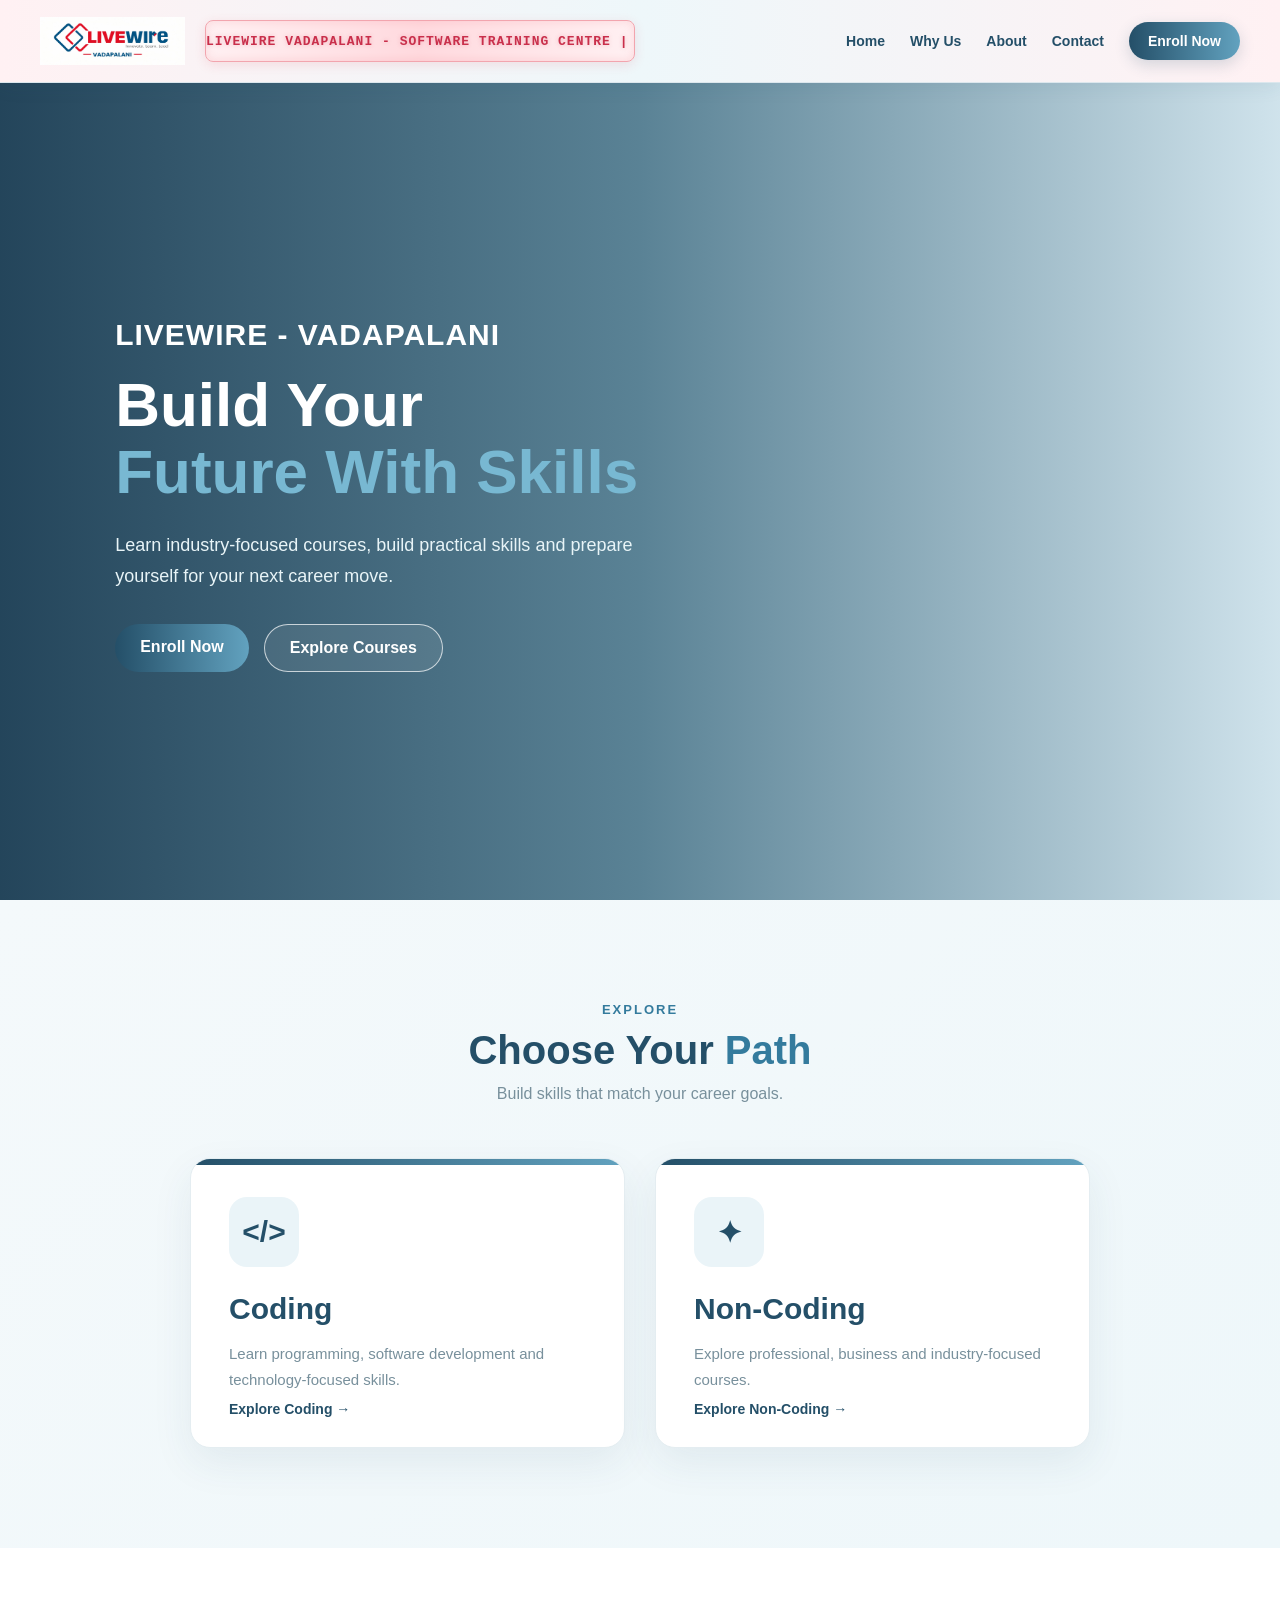
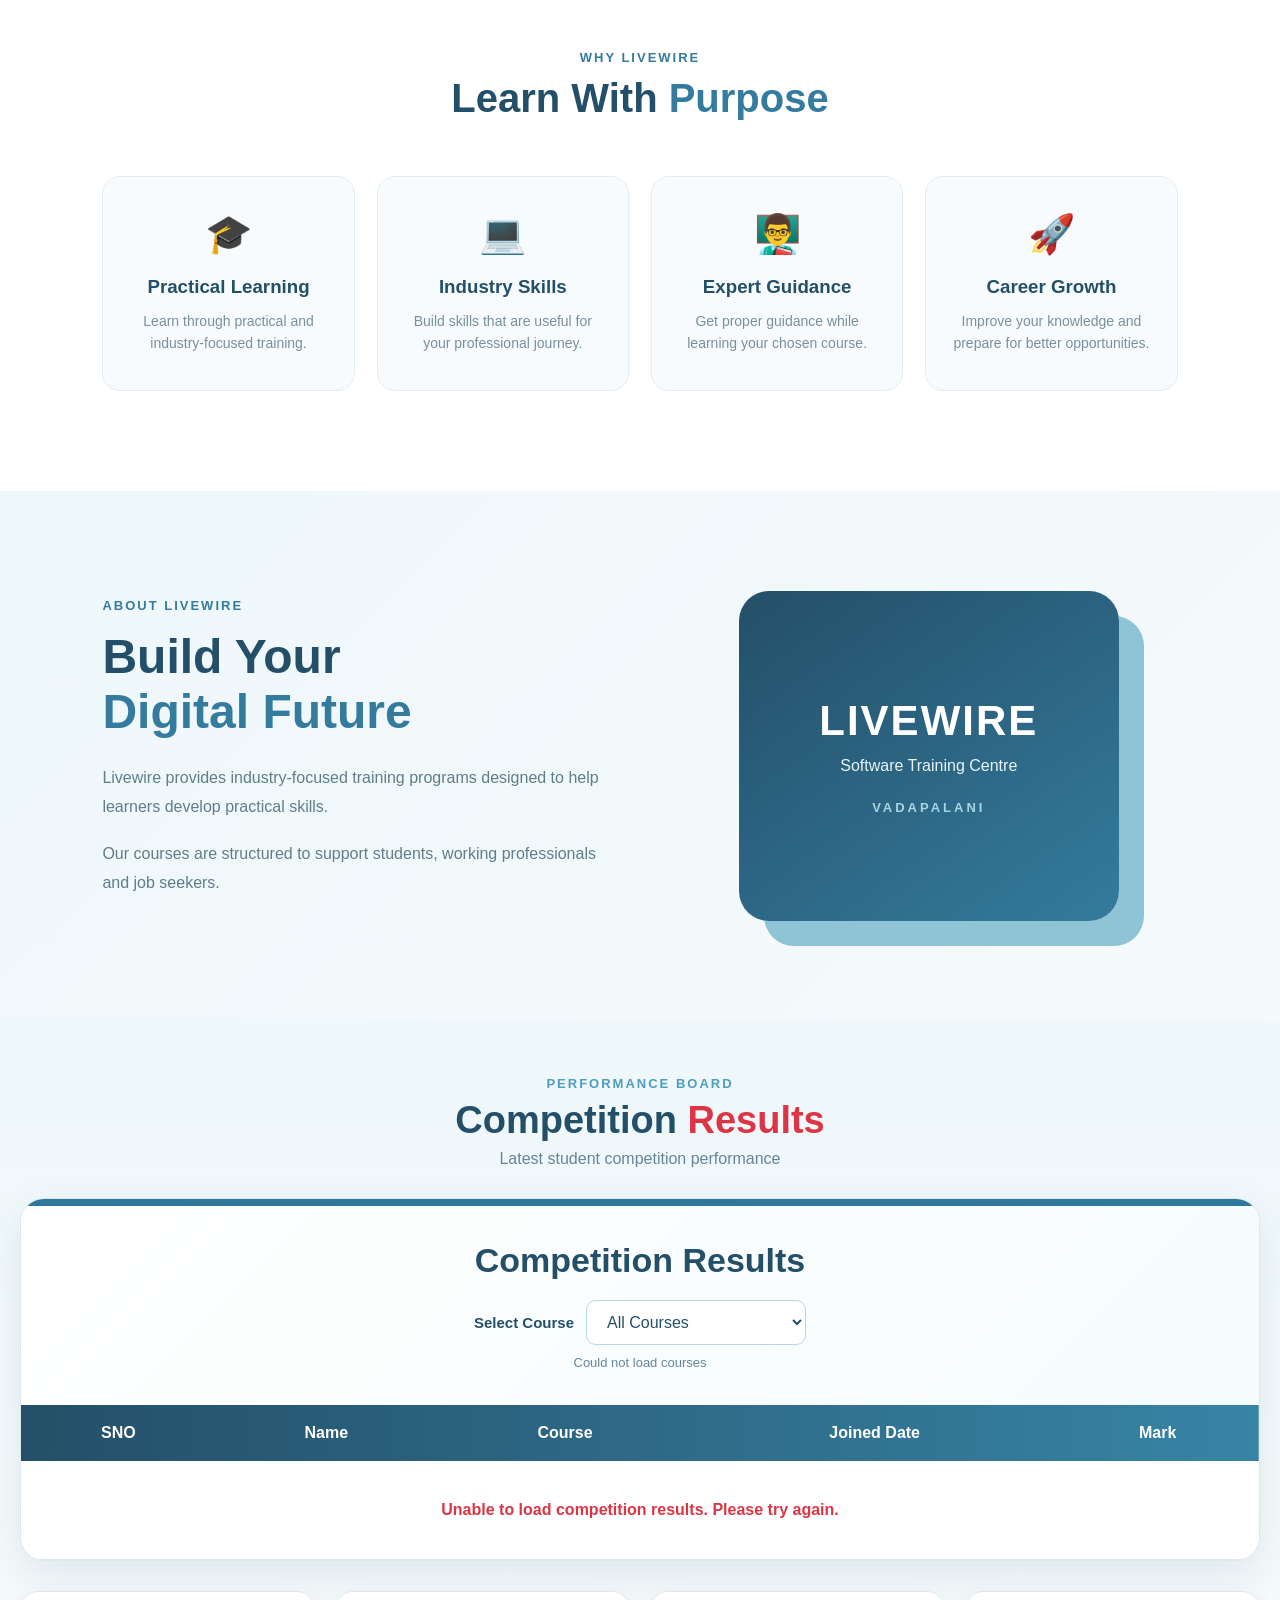
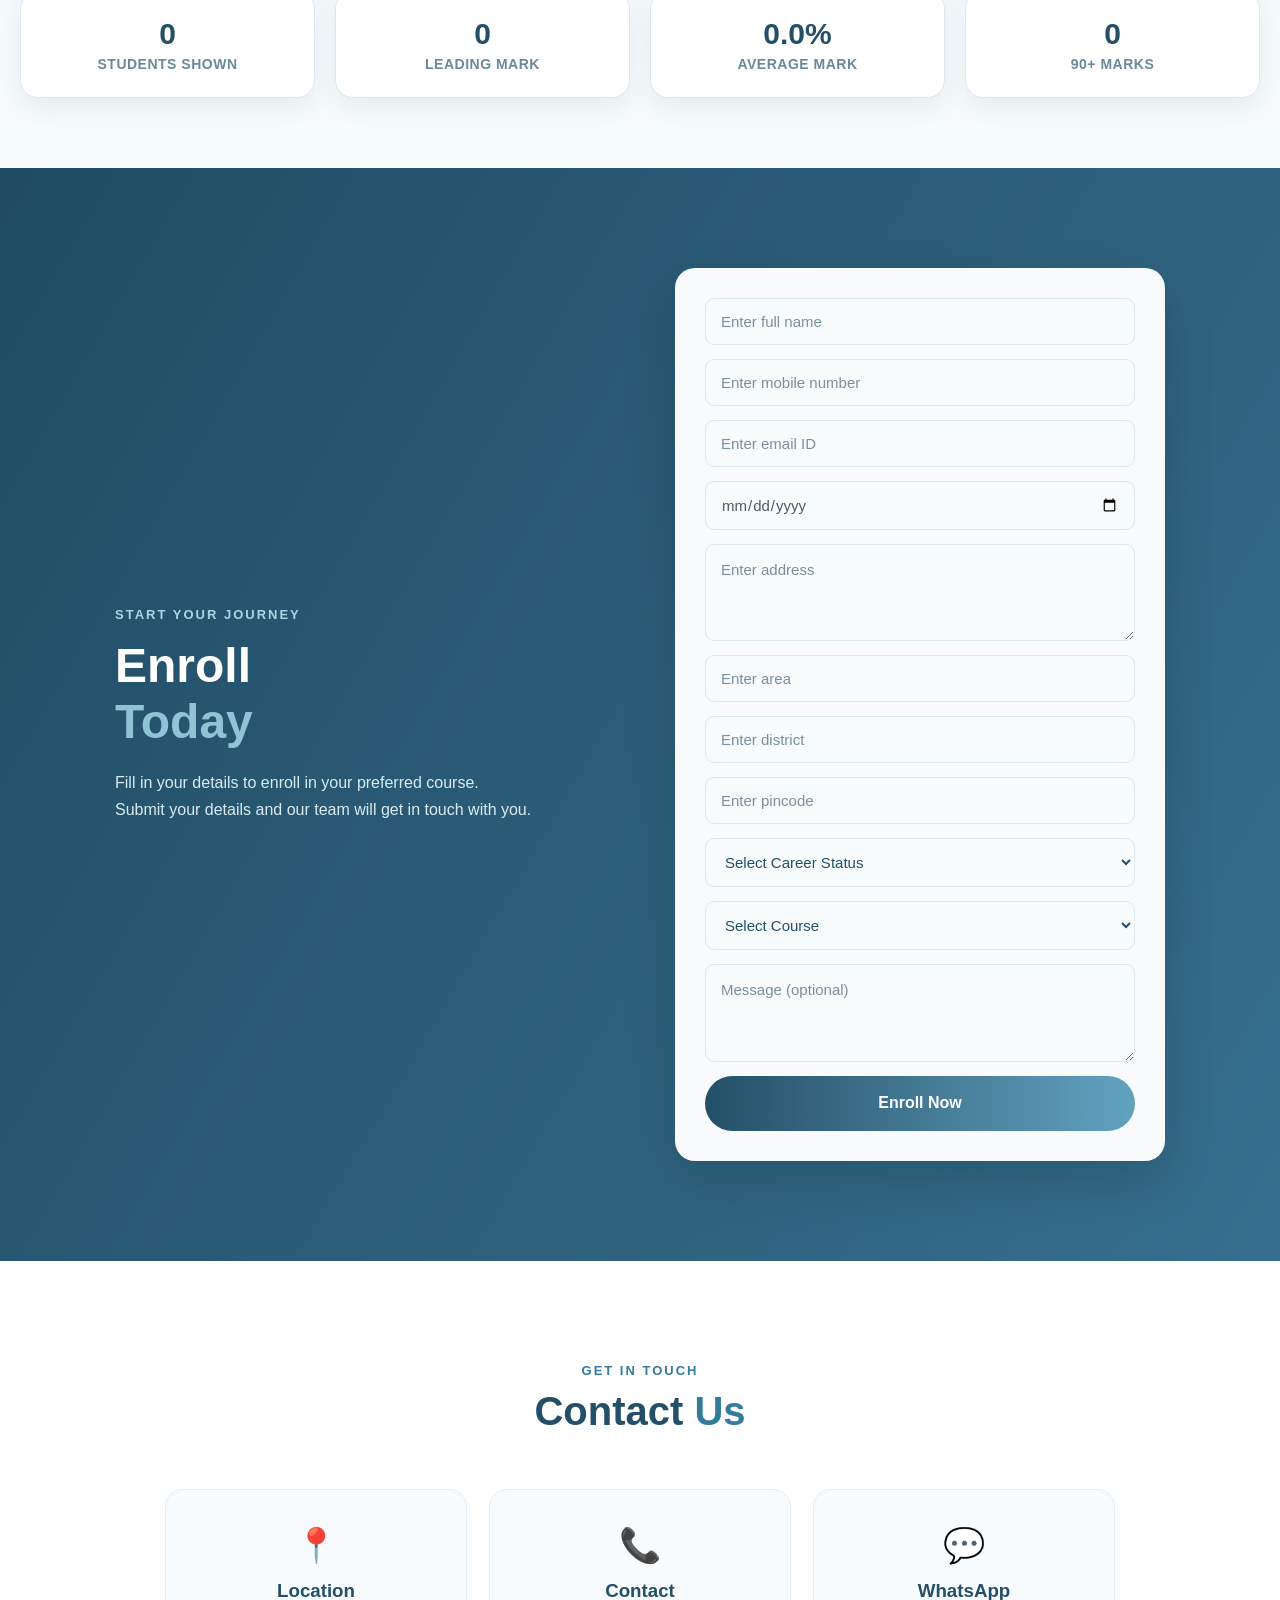
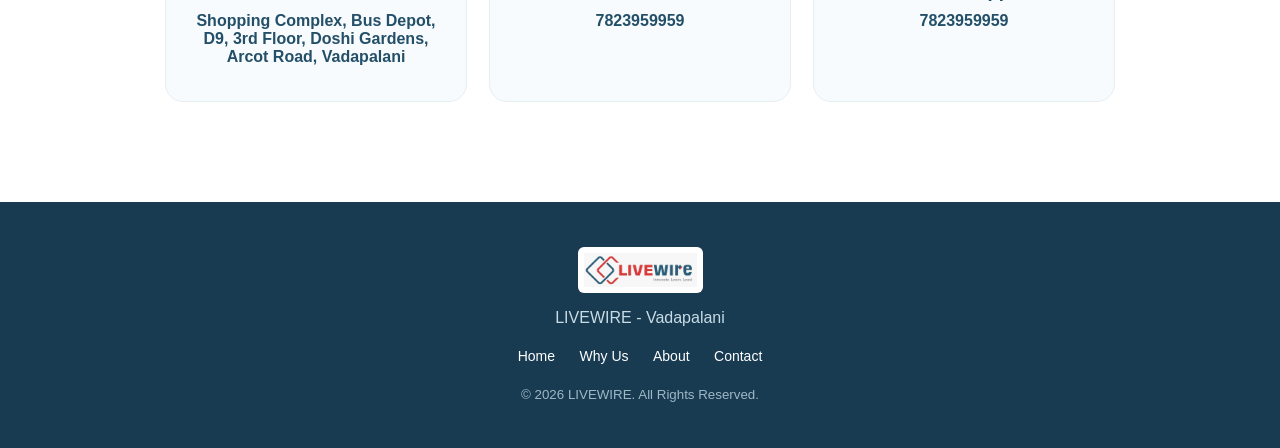
==== index.html @ 459efd41 "Add Livewire website files" ====
<!DOCTYPE html>
<html lang="en">
<head>
    <meta charset="UTF-8">
    <meta name="viewport" content="width=device-width, initial-scale=1.0">
    <title>LIVEWIRE | Vadapalani</title>
    <link rel="stylesheet" href="code.css">

    <style>
        /* COMPETITION SECTION */
        .index-competition-section {
            width: 100%;
            padding: 55px 20px 70px;
            background: linear-gradient(180deg, #eef7fa, #f7fbfc);
        }

        .index-competition-container {
            max-width: 1280px;
            margin: auto;
        }

        .index-competition-heading {
            text-align: center;
            margin-bottom: 30px;
        }

        .index-competition-heading span {
            display: block;
            font-size: 13px;
            font-weight: 800;
            letter-spacing: 2px;
            color: #4e9cc0;
            margin-bottom: 8px;
        }

        .index-competition-heading h2 {
            font-size: 38px;
            color: #244f68;
            margin: 0 0 8px;
            font-weight: 800;
        }

        .index-competition-heading h2 b {
            color: #dc3545;
        }

        .index-competition-heading p {
            color: #66859a;
            font-size: 16px;
            margin: 0;
        }

        .index-scoreboard {
            background: white;
            border-radius: 24px;
            overflow: hidden;
            border: 1px solid #dce8ee;
            box-shadow: 0 15px 40px rgba(36, 79, 104, 0.10);
        }

        .index-scoreboard-top {
            padding: 35px 20px;
            text-align: center;
            background: linear-gradient(135deg, #fff, #f5fbfd);
            border-top: 7px solid #2d789b;
        }

        .index-scoreboard-title {
            font-size: 34px;
            font-weight: 800;
            color: #244f68;
        }

        .index-course-filter {
            display: flex;
            align-items: center;
            justify-content: center;
            flex-wrap: wrap;
            gap: 12px;
            margin: 20px auto 8px;
        }

        .index-course-filter label {
            color: #244f68;
            font-weight: 700;
            font-size: 15px;
        }

        .index-course-filter select {
            min-width: 220px;
            padding: 12px 16px;
            border: 1px solid #b9d5e1;
            border-radius: 10px;
            background: #fff;
            color: #244f68;
            font: inherit;
            outline: none;
        }

        .index-course-filter select:focus {
            border-color: #2d789b;
            box-shadow: 0 0 0 3px rgba(45, 120, 155, 0.12);
        }

        .index-filter-hint {
            margin: 10px 0 0;
            color: #66859a;
            font-size: 13px;
        }

        .index-table-wrapper {
            width: 100%;
            overflow-x: auto;
        }

        .index-scoreboard table {
            width: 100%;
            border-collapse: collapse;
            min-width: 700px;
        }

        .index-scoreboard thead {
            background: linear-gradient(90deg, #244f68, #3784a5);
            color: white;
        }

        .index-scoreboard th {
            padding: 19px 15px;
            font-size: 16px;
            font-weight: 800;
            text-align: center;
        }

        .index-scoreboard td {
            padding: 19px 15px;
            text-align: center;
            font-size: 16px;
            color: #244f68;
            border-bottom: 1px solid #dce8ee;
            background: white;
        }

        .index-scoreboard tbody tr:nth-child(even) td {
            background: #f2f8fa;
        }

        .index-scoreboard tbody tr:hover td {
            background: #e8f4f8;
        }

        .index-student-name {
            font-weight: 700;
        }

        .index-course-name {
            font-weight: 700;
            color: #327fa2;
        }

        .index-joined-date {
            font-weight: 700;
            color: #327fa2;
            white-space: nowrap;
        }

        .index-mark {
            font-size: 20px;
            font-weight: 800;
            color: #2d789b;
        }

        .index-competition-loading {
            text-align: center !important;
            padding: 40px !important;
            font-size: 17px !important;
            color: #66859a !important;
        }

        .index-competition-error {
            text-align: center !important;
            padding: 40px !important;
            color: #dc3545 !important;
            font-weight: 700 !important;
        }

        .index-stats-bar {
            margin-top: 30px;
            display: grid;
            grid-template-columns: repeat(4, 1fr);
            gap: 20px;
        }

        .index-stat-card {
            background: white;
            border: 1px solid #dce8ee;
            border-radius: 18px;
            padding: 25px 20px;
            text-align: center;
            box-shadow: 0 10px 25px rgba(36, 79, 104, 0.08);
            transition: 0.3s ease;
        }

        .index-stat-card:hover {
            transform: translateY(-4px);
            box-shadow: 0 15px 30px rgba(36, 79, 104, 0.12);
        }

        .index-stat-number {
            font-size: 30px;
            font-weight: 800;
            color: #244f68;
            margin-bottom: 5px;
        }

        .index-stat-label {
            font-size: 14px;
            font-weight: 700;
            color: #6b899b;
            text-transform: uppercase;
            letter-spacing: 0.5px;
        }

        @media (max-width: 900px) {
            .index-stats-bar {
                grid-template-columns: repeat(2, 1fr);
            }

            .index-competition-heading h2 {
                font-size: 30px;
            }

            .index-scoreboard-title {
                font-size: 27px;
            }
        }

        @media (max-width: 600px) {
            .index-competition-section {
                padding: 40px 12px 60px;
            }

            .index-scoreboard {
                border-radius: 18px;
            }

            .index-scoreboard-top {
                padding: 25px 15px;
            }

            .index-scoreboard-title {
                font-size: 23px;
            }

            .index-scoreboard th,
            .index-scoreboard td {
                padding: 15px 10px;
                font-size: 14px;
            }

            .index-mark {
                font-size: 17px;
            }

            .index-stats-bar {
                grid-template-columns: 1fr 1fr;
                gap: 12px;
            }

            .index-stat-card {
                padding: 20px 10px;
            }

            .index-stat-number {
                font-size: 25px;
            }

            .index-stat-label {
                font-size: 11px;
            }

            .index-course-filter {
                flex-direction: column;
            }

            .index-course-filter select {
                width: 100%;
                min-width: 0;
            }
        }
    </style>
</head>

<body>

<!-- NAVBAR -->
<header class="navbar">
    <div class="nav-container">

        <div class="logo">
            <img src="livewirelogo.jfif" alt="LIVEWIRE">
        </div>

        <div class="nav-digital-board">
            <div class="nav-digital-text">
                LIVEWIRE VADAPALANI -
                SOFTWARE TRAINING CENTRE |
                ADMISSIONS OPEN |
                JOIN NOW
            </div>
        </div>

        <nav id="navMenu">
            <a href="index.html">Home</a>
            <a href="#why-us">Why Us</a>
            <a href="#about">About</a>
            <a href="#contact">Contact</a>
            <a href="#register" class="enquire-btn" id="enrollButton">
                Enroll Now
            </a>
        </nav>

        <div class="menu-icon" onclick="toggleMenu()">☰</div>

    </div>
</header>

<!-- HERO -->
<section class="hero">
    <div class="hero-overlay"></div>

    <div class="hero-content">
        <div class="location-title">LIVEWIRE - VADAPALANI</div>

        <h1>
            Build Your
            <span>Future With Skills</span>
        </h1>

        <p>
            Learn industry-focused courses,
            build practical skills and prepare
            yourself for your next career move.
        </p>

        <div class="hero-buttons">
            <a href="#register" class="primary-btn">Enroll Now</a>
            <a href="#courses" class="outline-btn">Explore Courses</a>
        </div>
    </div>
</section>

<!-- COURSES -->
<section class="courses-section" id="courses">
    <div class="section-heading">
        <span>EXPLORE</span>
        <h2>Choose Your <b>Path</b></h2>
        <p>Build skills that match your career goals.</p>
    </div>

    <div class="course-category-grid">

        <a href="coding.html" class="category-card coding">
            <div class="category-icon">&lt;/&gt;</div>
            <h3>Coding</h3>
            <p>
                Learn programming, software development and
                technology-focused skills.
            </p>
            <div class="learn-more">Explore Coding →</div>
        </a>

        <a href="noncoding.html" class="category-card noncoding">
            <div class="category-icon">✦</div>
            <h3>Non-Coding</h3>
            <p>
                Explore professional, business and
                industry-focused courses.
            </p>
            <div class="learn-more">Explore Non-Coding →</div>
        </a>

    </div>
</section>

<!-- WHY US -->
<section class="why-section" id="why-us">
    <div class="section-heading">
        <span>WHY LIVEWIRE</span>
        <h2>Learn With <b>Purpose</b></h2>
    </div>

    <div class="why-grid">

        <div class="why-card">
            <div class="why-icon">🎓</div>
            <h3>Practical Learning</h3>
            <p>Learn through practical and industry-focused training.</p>
        </div>

        <div class="why-card">
            <div class="why-icon">💻</div>
            <h3>Industry Skills</h3>
            <p>Build skills that are useful for your professional journey.</p>
        </div>

        <div class="why-card">
            <div class="why-icon">👨‍🏫</div>
            <h3>Expert Guidance</h3>
            <p>Get proper guidance while learning your chosen course.</p>
        </div>

        <div class="why-card">
            <div class="why-icon">🚀</div>
            <h3>Career Growth</h3>
            <p>Improve your knowledge and prepare for better opportunities.</p>
        </div>

    </div>
</section>

<!-- ABOUT -->
<section class="about-section" id="about">
    <div class="about-container">

        <div class="about-text">
            <span class="section-label">ABOUT LIVEWIRE</span>

            <h2>
                Build Your
                <span>Digital Future</span>
            </h2>

            <p>
                Livewire provides industry-focused training programs
                designed to help learners develop practical skills.
            </p>

            <p>
                Our courses are structured to support students,
                working professionals and job seekers.
            </p>
        </div>

        <div class="about-visual">
            <div class="about-box">
                <div class="big-number">LIVEWIRE</div>
                <p>Software Training Centre</p>
                <span>VADAPALANI</span>
            </div>
        </div>

    </div>
</section>

<!-- COMPETITION RESULTS -->
<section class="index-competition-section" id="competition-results">
    <div class="index-competition-container">

        <div class="index-competition-heading">
            <span>PERFORMANCE BOARD</span>
            <h2>Competition <b>Results</b></h2>
            <p>Latest student competition performance</p>
        </div>

        <div class="index-scoreboard">

            <div class="index-scoreboard-top">
                <div class="index-scoreboard-title">
                    Competition Results
                </div>

                <div class="index-course-filter">
                    <label for="indexCourseFilter">Select Course</label>

                    <select id="indexCourseFilter">
                        <option value="All Courses">All Courses</option>
                    </select>
                </div>

                <p id="indexCompetitionFilterHint" class="index-filter-hint">
                    Loading courses...
                </p>
            </div>

            <div class="index-table-wrapper">
                <table>
                    <thead>
                        <tr>
                            <th>SNO</th>
                            <th>Name</th>
                            <th>Course</th>
                            <th>Joined Date</th>
                            <th>Mark</th>
                        </tr>
                    </thead>

                    <tbody id="indexCompetitionBody">
                        <tr>
                            <td colspan="5" class="index-competition-loading">
                                Loading competition results...
                            </td>
                        </tr>
                    </tbody>
                </table>
            </div>

        </div>

        <!-- STATISTICS -->
        <div class="index-stats-bar">

            <div class="index-stat-card">
                <div class="index-stat-number" id="indexTotalStudents">0</div>
                <div class="index-stat-label">Students Shown</div>
            </div>

            <div class="index-stat-card">
                <div class="index-stat-number" id="indexLeadingMark">0</div>
                <div class="index-stat-label">Leading Mark</div>
            </div>

            <div class="index-stat-card">
                <div class="index-stat-number" id="indexAverageMark">0%</div>
                <div class="index-stat-label">Average Mark</div>
            </div>

            <div class="index-stat-card">
                <div class="index-stat-number" id="indexTopScorers">0</div>
                <div class="index-stat-label">90+ Marks</div>
            </div>

        </div>
    </div>
</section>

<!-- REGISTRATION / ENROLLMENT -->
<section class="enquiry-section" id="register">
    <div class="enquiry-container">

        <div class="enquiry-content">
            <span>START YOUR JOURNEY</span>
            <h2>Enroll <strong>Today</strong></h2>

            <p>
                Fill in your details to enroll in your preferred course.
            </p>

            <p>
                Submit your details and our team will get in touch with you.
            </p>
        </div>

        <form id="enquiryForm" class="registration-form">

            <input
                type="text"
                id="studentName"
                placeholder="Enter full name"
                required
            >

            <input
                type="tel"
                id="studentPhone"
                placeholder="Enter mobile number"
                maxlength="10"
                pattern="[0-9]{10}"
                inputmode="numeric"
                required
            >

            <input
                type="email"
                id="studentEmail"
                placeholder="Enter email ID"
                required
            >

            <input type="date" id="studentDob" required>

            <textarea
                id="studentAddress"
                rows="3"
                placeholder="Enter address"
                required
            ></textarea>

            <input
                type="text"
                id="studentArea"
                placeholder="Enter area"
                required
            >

            <input
                type="text"
                id="studentDistrict"
                placeholder="Enter district"
                required
            >

            <input
                type="text"
                id="studentPincode"
                placeholder="Enter pincode"
                maxlength="6"
                pattern="[0-9]{6}"
                inputmode="numeric"
                required
            >

            <select id="careerStatus" required>
                <option value="">Select Career Status</option>
                <option value="Student">Student</option>
                <option value="Working Professional">Working Professional</option>
                <option value="Job Seeker">Job Seeker</option>
                <option value="Others">Others</option>
            </select>

            <div
                id="studentDetails"
                class="career-extra-fields"
                style="display:none;"
            >
                <input
                    type="text"
                    id="collegeName"
                    placeholder="Enter college name"
                >

                <input
                    type="text"
                    id="department"
                    placeholder="Enter department"
                >
            </div>

            <div
                id="workingDetails"
                class="career-extra-fields"
                style="display:none;"
            >
                <input
                    type="text"
                    id="companyName"
                    placeholder="Enter company / organisation name"
                >

                <input
                    type="text"
                    id="workLocation"
                    placeholder="Enter work location"
                >
            </div>

            <select id="studentCourse" required>
                <option value="">Select Course</option>
                <option value="Coding">Coding</option>
                <option value="Non-Coding">Non-Coding</option>
            </select>

            <textarea
                id="studentMessage"
                rows="3"
                placeholder="Message (optional)"
            ></textarea>

            <div id="registrationSuccess" style="display:none;"></div>

            <button type="submit" id="submitRegistration">
                Enroll Now
            </button>

        </form>
    </div>
</section>

<!-- CONTACT -->
<section class="contact-section" id="contact">

    <div class="section-heading">
        <span>GET IN TOUCH</span>
        <h2>Contact <b>Us</b></h2>
    </div>

    <div class="contact-grid">

        <div class="contact-card">
            <div class="contact-icon">📍</div>
            <h3>Location</h3>

            <p>
                <a
                
                >
                    Shopping Complex, Bus Depot,<br>
                    D9, 3rd Floor, Doshi Gardens,<br>
                    Arcot Road, Vadapalani
                </a>
            </p>
        </div>

        <div class="contact-card">
            <div class="contact-icon">📞</div>
            <h3>Contact</h3>
            <p>
                <a href="tel:7823959959">7823959959</a>
            </p>
        </div>

        <div class="contact-card">
            <div class="contact-icon">💬</div>
            <h3>WhatsApp</h3>

            <p>
                <a
                    href="https://wa.me/917823959959"
                    target="_blank"
                    rel="noopener noreferrer"
                >
                    7823959959
                </a>
            </p>
        </div>

    </div>
</section>

<!-- FOOTER -->
<footer>
    <img src="logo.jpeg" alt="LIVEWIRE">

    <p>LIVEWIRE - Vadapalani</p>

    <div class="footer-links">
        <a href="index.html">Home</a>
        <a href="#why-us">Why Us</a>
        <a href="#about">About</a>
        <a href="#contact">Contact</a>
    </div>

    <small>© 2026 LIVEWIRE. All Rights Reserved.</small>
</footer>

<!-- EXISTING JAVASCRIPT -->
<script src="script.js"></script>

<!-- COMPETITION RESULTS JAVASCRIPT -->
<script>
const INDEX_COMPETITION_API_URL =
"https://script.google.com/macros/s/AKfycbxrpwsiMtbfSnq6bbxMRudvUP_C0NU_Z5XFArTILCUDlhB9W1Vl2-oIsednyW6LHWzv/exec";

let indexCompetitionStudents = [];

/* DATE FORMAT
   Handles ISO dates and DD-MM-YYYY / DD/MM/YYYY dates.
   ISO date strings are formatted directly to avoid timezone shifts.
*/
function formatCompetitionDate(value) {
    if (value === undefined || value === null || value === "") {
        return "";
    }

    // If the API sends a Date object, handle it directly.
    if (value instanceof Date && !Number.isNaN(value.getTime())) {
        return [
            String(value.getDate()).padStart(2, "0"),
            String(value.getMonth() + 1).padStart(2, "0"),
            value.getFullYear()
        ].join("-");
    }

    const text = String(value).trim();

    // ISO format: 2026-10-01 or 2026-10-01T00:00:00.000Z
    const iso = text.match(/^(\d{4})-(\d{1,2})-(\d{1,2})(?:$|T|\s)/);

    if (iso) {
        return `${String(iso[3]).padStart(2, "0")}-${String(iso[2]).padStart(2, "0")}-${iso[1]}`;
    }

    // DD-MM-YYYY or DD/MM/YYYY
    const dmy = text.match(/^(\d{1,2})[-\/](\d{1,2})[-\/](\d{4})$/);

    if (dmy) {
        return `${String(dmy[1]).padStart(2, "0")}-${String(dmy[2]).padStart(2, "0")}-${dmy[3]}`;
    }

    // US format MM/DD/YYYY, if supplied by the API.
    const mdy = text.match(/^(\d{1,2})\/(\d{1,2})\/(\d{4})$/);

    if (mdy) {
        return `${String(mdy[2]).padStart(2, "0")}-${String(mdy[1]).padStart(2, "0")}-${mdy[3]}`;
    }

    // Last fallback for other date strings.
    const date = new Date(text);

    if (!Number.isNaN(date.getTime())) {
        return [
            String(date.getDate()).padStart(2, "0"),
            String(date.getMonth() + 1).padStart(2, "0"),
            date.getFullYear()
        ].join("-");
    }

    return text;
}

/* PREVENT HTML INJECTION */
function indexEscapeHTML(value) {
    return String(value ?? "")
        .replace(/&/g, "&amp;")
        .replace(/</g, "&lt;")
        .replace(/>/g, "&gt;")
        .replace(/"/g, "&quot;")
        .replace(/'/g, "&#039;");
}

/* CONVERT MARK TO NUMBER */
function indexNumericMark(value) {
    const mark = parseFloat(
        String(value ?? "").replace(/[^0-9.-]/g, "")
    );

    return Number.isFinite(mark) ? mark : null;
}

/* NORMALISE COURSE NAME FOR FILTERING */
function indexNormaliseCourse(value) {
    return String(value ?? "")
        .trim()
        .replace(/\s+/g, " ")
        .toLowerCase();
}

/* COURSE DROPDOWN
   Build the list from the actual courses returned by the Google Sheet API.
*/
function populateIndexCourseFilter(data) {
    const select = document.getElementById("indexCourseFilter");

    if (!select) return;

    const previousValue = select.value || "All Courses";

    const uniqueCourses = new Map();

    data.forEach(student => {
        const course = String(student.course ?? "").trim();

        if (!course) return;

        const key = indexNormaliseCourse(course);

        if (!uniqueCourses.has(key)) {
            uniqueCourses.set(key, course);
        }
    });

    const courses = [...uniqueCourses.values()].sort((a, b) =>
        a.localeCompare(b, undefined, { sensitivity: "base" })
    );

    select.innerHTML =
        '<option value="All Courses">All Courses</option>' +
        courses.map(course =>
            `<option value="${indexEscapeHTML(course)}">${indexEscapeHTML(course)}</option>`
        ).join("");

    const matchingOption = [...select.options].find(option =>
        indexNormaliseCourse(option.value) ===
        indexNormaliseCourse(previousValue)
    );

    select.value = matchingOption
        ? matchingOption.value
        : "All Courses";
}

/* DISPLAY COMPETITION RESULTS
   All Courses: overall Top 10.
   Specific course: Top 10 from that course only.
*/
function renderIndexCompetition() {
    const select = document.getElementById("indexCourseFilter");
    const tableBody = document.getElementById("indexCompetitionBody");

    if (!select || !tableBody) return;

    const selectedCourse = select.value || "All Courses";

    const matchingStudents = indexCompetitionStudents
        .filter(student => {
            if (selectedCourse === "All Courses") {
                return true;
            }

            return indexNormaliseCourse(student.course) ===
                indexNormaliseCourse(selectedCourse);
        })
        .slice()
        .sort((a, b) => {
            const markA = indexNumericMark(a.mark);
            const markB = indexNumericMark(b.mark);

            return (markB ?? -Infinity) - (markA ?? -Infinity);
        });

    // Show only 10 students in the table.
    const students = matchingStudents.slice(0, 10);

    const hint = document.getElementById(
        "indexCompetitionFilterHint"
    );

    if (hint) {
        const courseLabel = selectedCourse === "All Courses"
            ? "All Courses"
            : selectedCourse;

        hint.textContent =
            `Showing Top ${students.length} of ${matchingStudents.length} student(s) · ${courseLabel} · Highest mark first`;
    }

    if (!students.length) {
        tableBody.innerHTML = `
            <tr>
                <td colspan="5" class="index-competition-loading">
                    No students found for this course.
                </td>
            </tr>
        `;
    } else {
        tableBody.innerHTML = students.map((student, index) => `
            <tr>
                <td>${index + 1}</td>

                <td class="index-student-name">
                    ${indexEscapeHTML(student.name ?? "")}
                </td>

                <td class="index-course-name">
                    ${indexEscapeHTML(student.course ?? "")}
                </td>

                <td class="index-joined-date">
                    ${indexEscapeHTML(formatCompetitionDate(student.joinedDate))}
                </td>

                <td class="index-mark">
                    ${indexEscapeHTML(student.mark ?? "")}
                </td>
            </tr>
        `).join("");
    }

    updateIndexCompetitionStatistics(students);
}

/* UPDATE STATISTICS FOR THE TOP 10 SHOWN IN THE TABLE */
function updateIndexCompetitionStatistics(data) {
    const marks = data
        .map(student => indexNumericMark(student.mark))
        .filter(mark => mark !== null);

    const totalStudents = data.length;

    const leadingMark = marks.length
        ? Math.max(...marks)
        : 0;

    const average = marks.length
        ? marks.reduce((sum, mark) => sum + mark, 0) / marks.length
        : 0;

    const topScorers = marks.filter(mark => mark >= 90).length;

    document.getElementById("indexTotalStudents").textContent =
        totalStudents;

    document.getElementById("indexLeadingMark").textContent =
        leadingMark;

    document.getElementById("indexAverageMark").textContent =
        average.toFixed(1) + "%";

    document.getElementById("indexTopScorers").textContent =
        topScorers;
}

/* LOAD DATA FROM GOOGLE SHEETS */
async function loadIndexCompetitionData() {
    const tableBody = document.getElementById("indexCompetitionBody");

    if (!tableBody) return;

    try {
        const response = await fetch(
            INDEX_COMPETITION_API_URL + "?t=" + Date.now(),
            {
                method: "GET",
                cache: "no-store",
                redirect: "follow"
            }
        );

        if (!response.ok) {
            throw new Error("Unable to connect to Google Sheet.");
        }

        const data = await response.json();

        if (!Array.isArray(data)) {
            throw new Error("Unexpected Google Sheet response.");
        }

        indexCompetitionStudents = data;

        populateIndexCourseFilter(data);
        renderIndexCompetition();

    } catch (error) {
        console.error("Competition loading error:", error);

        tableBody.innerHTML = `
            <tr>
                <td colspan="5" class="index-competition-error">
                    Unable to load competition results. Please try again.
                </td>
            </tr>
        `;

        const hint = document.getElementById(
            "indexCompetitionFilterHint"
        );

        if (hint) {
            hint.textContent = "Could not load courses";
        }

        updateIndexCompetitionStatistics([]);
    }
}

/* MOBILE MENU */
function toggleMenu() {
    const navMenu = document.getElementById("navMenu");

    if (navMenu) {
        navMenu.classList.toggle("active");
    }
}

/* PAGE LOAD */
document.addEventListener("DOMContentLoaded", function () {
    const courseFilter = document.getElementById("indexCourseFilter");

    if (courseFilter) {
        courseFilter.addEventListener(
            "change",
            renderIndexCompetition
        );
    }

    loadIndexCompetitionData();
});

/* AUTO REFRESH EVERY 30 SECONDS */
setInterval(function () {
    if (document.visibilityState === "visible") {
        loadIndexCompetitionData();
    }
}, 30000);

/* REFRESH WHEN USER RETURNS TO THE PAGE */
document.addEventListener("visibilitychange", function () {
    if (document.visibilityState === "visible") {
        loadIndexCompetitionData();
    }
});
</script>

</body>
</html>
---- code.css ----
/* =========================================================
   LIVEWIRE WEBSITE - COMPLETE CSS
   BLUE THEME
   HOME + MOBILE + CODING / NON-CODING PAGES
   PROFILE REMOVED
========================================================= */

* {
    margin: 0;
    padding: 0;
    box-sizing: border-box;
}

html {
    scroll-behavior: smooth;
}

body {
    font-family: Arial, Helvetica, sans-serif;
    color: #244f68;
    background: #ffffff;
}


/* =========================================================
   NAVBAR
========================================================= */

.navbar {
    position: fixed;
    top: 0;
    left: 0;
    width: 100%;
    z-index: 1000;

    background: linear-gradient(
        90deg,
        #fff1f3,
        #eef7fa,
        #fff1f3
    );

    border-bottom: 1px solid #dce7ed;

    box-shadow:
        0 4px 18px rgba(36, 79, 104, 0.08);
}

.nav-container {
    max-width: 1250px;
    margin: auto;
    min-height: 82px;
    padding: 8px 25px;

    display: flex;
    align-items: center;
    gap: 20px;
}

.logo {
    display: flex;
    align-items: center;
    flex-shrink: 0;
    cursor: default;
}

.logo img {
    width: 145px;
    height: auto;
    display: block;
}


/* =========================================================
   DIGITAL BOARD
========================================================= */

.nav-digital-board {
    width: 430px;
    height: 42px;

    overflow: hidden;
    position: relative;

    display: flex;
    align-items: center;

    flex-shrink: 1;

    border-radius: 8px;

    background: linear-gradient(
        90deg,
        #fff0f2,
        #ffd9de,
        #fff0f2
    );

    border: 1px solid #f2a5ae;

    box-shadow:
        inset 0 0 10px rgba(220, 53, 69, 0.12),
        0 3px 12px rgba(220, 53, 69, 0.12);
}

.nav-digital-text {
    white-space: nowrap;

    font-family: "Courier New", monospace;
    font-size: 13px;
    font-weight: bold;
    letter-spacing: 1px;

    color: #c92f4b;

    text-shadow:
        0 0 4px rgba(201, 47, 75, 0.25);

    animation:
        navDigitalMove 12s linear infinite;
}

@keyframes navDigitalMove {

    0% {
        transform: translateX(100%);
    }

    100% {
        transform: translateX(-100%);
    }

}


/* =========================================================
   NAV LINKS
========================================================= */

nav {
    display: flex;
    align-items: center;
    gap: 25px;
    margin-left: auto;
}

nav a {
    text-decoration: none;
    color: #244f68;

    font-size: 14px;
    font-weight: 600;

    transition: 0.3s;
    white-space: nowrap;
}

nav a:hover {
    color: #347b9d;
}


/* =========================================================
   ENROLL NOW BUTTON
========================================================= */

.enquire-btn {
    background: linear-gradient(
        90deg,
        #244f68,
        #62a2bf
    );

    color: white !important;

    padding: 11px 19px;

    border-radius: 25px;

    box-shadow:
        0 5px 15px rgba(36, 79, 104, 0.18);
}

.enquire-btn:hover {
    background: linear-gradient(
        90deg,
        #183b52,
        #347b9d
    );
}


/* =========================================================
   MOBILE MENU ICON
========================================================= */

.menu-icon {
    display: none;

    font-size: 28px;
    cursor: pointer;

    color: #244f68;

    margin-left: auto;
}


/* =========================================================
   HERO
========================================================= */

.hero {
    min-height: 100vh;

    position: relative;

    display: flex;
    align-items: center;

    background-image:
        url("https://images.unsplash.com/photo-1523240795612-9a054b0db644?auto=format&fit=crop&w=2000&q=85");

    background-size: cover;
    background-position: center;
}

.hero-overlay {
    position: absolute;
    inset: 0;

    background: linear-gradient(
        90deg,
        rgba(24, 59, 82, 0.95),
        rgba(38, 91, 116, 0.76),
        rgba(98, 162, 191, 0.30)
    );
}

.hero-content {
    position: relative;
    z-index: 2;

    max-width: 800px;

    margin-left: 9%;

    padding-top: 90px;

    color: white;
}

.location-title {
    font-size: 30px;
    font-weight: 700;

    letter-spacing: 1px;

    color: #ffffff;

    margin-bottom: 20px;
}

.hero h1 {
    font-size: 62px;
    line-height: 1.08;

    margin-bottom: 24px;
}

.hero h1 span {
    display: block;
    color: #78b8d2;
}

.hero-content > p {
    max-width: 570px;

    font-size: 18px;
    line-height: 1.7;

    color: #e8f4f7;

    margin-bottom: 32px;
}


/* =========================================================
   HERO BUTTONS
========================================================= */

.hero-buttons {
    display: flex;
    gap: 15px;
}

.primary-btn,
.outline-btn {
    display: inline-block;

    padding: 14px 25px;

    border-radius: 25px;

    text-decoration: none;

    font-weight: bold;

    transition: 0.3s;
}

.primary-btn {
    background: #244f68;
    color: white;
}

.primary-btn:hover {
    background: white;
    color: #244f68;
}

.outline-btn {
    color: white;

    border: 1px solid rgba(255, 255, 255, 0.7);

    background: rgba(255, 255, 255, 0.08);
}

.outline-btn:hover {
    background: white;
    color: #244f68;
}


/* =========================================================
   SECTION HEADING
========================================================= */

.section-heading {
    text-align: center;
    margin-bottom: 55px;
}

.section-heading span,
.section-label {
    color: #347b9d;

    font-size: 13px;
    font-weight: bold;

    letter-spacing: 2px;
}

.section-heading h2 {
    font-size: 40px;
    color: #244f68;

    margin-top: 10px;
}

.section-heading h2 b {
    color: #347b9d;
}

.section-heading p {
    color: #78909c;
    margin-top: 12px;
}


/* =========================================================
   HOME COURSES
========================================================= */

.courses-section {
    padding: 100px 8%;

    background: linear-gradient(
        135deg,
        #f4f9fb,
        #eef7fa
    );
}

.course-category-grid {
    max-width: 900px;

    margin: auto;

    display: grid;

    grid-template-columns:
        repeat(2, 1fr);

    gap: 30px;
}


/* =========================================================
   CATEGORY CARD
========================================================= */

.category-card {
    min-height: 290px;

    position: relative;

    padding: 38px;

    text-decoration: none;

    background: white;

    border-radius: 20px;

    border: 1px solid #e4edf1;

    box-shadow:
        0 15px 40px rgba(36, 79, 104, 0.08);

    overflow: hidden;

    transition: 0.35s;

    color: #244f68;
}


/* BLUE TOP BAR FOR ALL */

.category-card::before {
    content: "";

    position: absolute;

    top: 0;
    left: 0;

    width: 100%;
    height: 6px;

    background: linear-gradient(
        90deg,
        #244f68,
        #62a2bf
    );
}


/* NON CODING ALSO BLUE */

.noncoding::before {
    background: linear-gradient(
        90deg,
        #244f68,
        #62a2bf
    );
}

.category-card:hover {
    transform: translateY(-10px);

    box-shadow:
        0 25px 50px rgba(36, 79, 104, 0.14);
}


/* =========================================================
   CATEGORY ICON
========================================================= */

.category-icon {
    width: 70px;
    height: 70px;

    display: flex;
    align-items: center;
    justify-content: center;

    border-radius: 18px;

    background: #eaf4f8;

    color: #244f68;

    font-size: 30px;
    font-weight: bold;

    margin-bottom: 25px;
}

.noncoding .category-icon {
    background: #eaf4f8;
    color: #244f68;
}


/* =========================================================
   CATEGORY TITLE
========================================================= */

.category-card h3 {
    font-size: 30px;

    color: #244f68;

    margin-bottom: 15px;
}

.category-card p {
    color: #78909c;

    line-height: 1.7;

    font-size: 15px;

    max-width: 430px;
}


/* =========================================================
   EXPLORE LINK - BLUE
========================================================= */

.learn-more {
    position: absolute;

    bottom: 30px;

    color: #244f68;

    font-weight: bold;

    font-size: 14px;
}

.noncoding .learn-more {
    color: #244f68;
}


/* =========================================================
   WHY US
========================================================= */

.why-section {
    padding: 100px 8%;
    background: white;
}

.why-grid {
    max-width: 1100px;

    margin: auto;

    display: grid;

    grid-template-columns:
        repeat(4, 1fr);

    gap: 22px;
}

.why-card {
    padding: 35px 25px;

    text-align: center;

    background: #f7fbfd;

    border-radius: 18px;

    border: 1px solid #e3edf2;

    transition: 0.3s;
}

.why-card:hover {
    transform: translateY(-7px);

    background: #eef7fa;
}

.why-icon {
    font-size: 38px;
    margin-bottom: 20px;
}

.why-card h3 {
    color: #244f68;
    margin-bottom: 12px;
}

.why-card p {
    color: #78909c;

    line-height: 1.6;

    font-size: 14px;
}


/* =========================================================
   ABOUT
========================================================= */

.about-section {
    padding: 100px 8%;

    background: linear-gradient(
        135deg,
        #eef7fa,
        #f5fafc
    );
}

.about-container {
    max-width: 1100px;

    margin: auto;

    display: grid;

    grid-template-columns:
        1fr 1fr;

    gap: 80px;

    align-items: center;
}

.about-text h2 {
    font-size: 48px;

    color: #244f68;

    line-height: 1.15;

    margin: 15px 0 25px;
}

.about-text h2 span {
    display: block;
    color: #347b9d;
}

.about-text p {
    color: #607d8b;

    line-height: 1.8;

    margin-bottom: 18px;
}

.about-text .primary-btn {
    margin-top: 15px;
}

.about-visual {
    display: flex;
    justify-content: center;
}

.about-box {
    width: 380px;
    height: 330px;

    border-radius: 30px;

    background: linear-gradient(
        145deg,
        #244f68,
        #347b9d
    );

    color: white;

    display: flex;
    flex-direction: column;

    justify-content: center;
    align-items: center;

    box-shadow:
        25px 25px 0 #8fc3d6;
}

.big-number {
    font-size: 42px;

    font-weight: bold;

    letter-spacing: 2px;
}

.about-box p {
    margin-top: 12px;
    color: #e8f5f8;
}

.about-box span {
    margin-top: 25px;

    color: #a9d4e3;

    font-size: 13px;

    letter-spacing: 3px;

    font-weight: bold;
}


/* =========================================================
   ENQUIRY
========================================================= */

.enquiry-section {
    padding: 100px 8%;

    background: linear-gradient(
        120deg,
        #214b64,
        #356f8d
    );
}

.enquiry-container {
    max-width: 1050px;

    margin: auto;

    display: grid;

    grid-template-columns:
        1fr 1fr;

    gap: 70px;

    align-items: center;
}

.enquiry-content {
    color: white;
}

.enquiry-content > span {
    color: #a9d4e3;

    letter-spacing: 2px;

    font-size: 13px;

    font-weight: bold;
}

.enquiry-content h2 {
    font-size: 48px;

    line-height: 1.15;

    margin: 15px 0 20px;
}

.enquiry-content h2 strong {
    display: block;
    color: #8fc3d6;
}

.enquiry-content p {
    color: #d9ebf1;
    line-height: 1.7;
}


/* =========================================================
   REGISTRATION FORM
========================================================= */

#enquiryForm {
    width: 100%;

    padding: 30px;

    background: rgba(255, 255, 255, 0.97);

    border-radius: 20px;

    display: flex;

    flex-direction: column;

    gap: 14px;

    box-shadow:
        0 20px 50px rgba(0, 0, 0, 0.15);

    box-sizing: border-box;
}


/* =========================================================
   FORM INPUTS
========================================================= */

#enquiryForm input,
#enquiryForm select,
#enquiryForm textarea {
    width: 100%;

    min-width: 0;

    box-sizing: border-box;

    border: 1px solid #dce8ed;

    background: #f8fbfc;

    padding: 14px 15px;

    border-radius: 9px;

    font-family: inherit;

    font-size: 15px;

    color: #244f68;

    outline: none;

    transition:
        border-color 0.25s ease,
        box-shadow 0.25s ease,
        background 0.25s ease;
}


/* =========================================================
   PLACEHOLDER
========================================================= */

#enquiryForm input::placeholder,
#enquiryForm textarea::placeholder {
    color: #78909c;
    opacity: 1;
}


/* =========================================================
   FORM FOCUS - BLUE
========================================================= */

#enquiryForm input:focus,
#enquiryForm select:focus,
#enquiryForm textarea:focus {
    border-color: #347b9d;

    background: #ffffff;

    box-shadow:
        0 0 0 3px rgba(52, 123, 157, 0.10);
}


/* =========================================================
   DATE INPUT
========================================================= */

#enquiryForm input[type="date"] {
    color: #4b5b65;
    cursor: pointer;
}


/* =========================================================
   SELECT
========================================================= */

#enquiryForm select {
    cursor: pointer;
    appearance: auto;
}


/* =========================================================
   TEXTAREA
========================================================= */

#enquiryForm textarea {
    min-height: 90px;

    resize: vertical;

    line-height: 1.5;
}


/* =========================================================
   STUDENT DETAILS
========================================================= */

#studentDetails {
    width: 100% !important;

    box-sizing: border-box;

    flex-direction: column !important;

    gap: 14px;

    margin: 0;
    padding: 0;
}

#studentDetails input {
    width: 100% !important;

    box-sizing: border-box;

    display: block;
}


/* =========================================================
   WORKING PROFESSIONAL DETAILS
========================================================= */

#workingDetails {
    width: 100% !important;

    box-sizing: border-box;

    flex-direction: column !important;

    gap: 14px;

    margin: 0;
    padding: 0;
}

#workingDetails input {
    width: 100% !important;

    box-sizing: border-box;

    display: block;
}


/* =========================================================
   SUCCESS MESSAGE
========================================================= */

#registrationSuccess {
    width: 100% !important;

    box-sizing: border-box;

    padding: 14px 16px;

    margin: 0;

    border-radius: 10px;

    background: #eaf8ee;

    border: 1px solid #b9e5c8;

    color: #218838;

    font-size: 14px;

    font-weight: 600;

    line-height: 1.5;

    text-align: center;

    animation:
        registrationSuccessShow 0.3s ease;
}

@keyframes registrationSuccessShow {

    from {
        opacity: 0;
        transform: translateY(-5px);
    }

    to {
        opacity: 1;
        transform: translateY(0);
    }

}


/* =========================================================
   SUBMIT / ENROLL BUTTON - BLUE
========================================================= */

#enquiryForm button {
    width: 100%;

    min-height: 55px;

    box-sizing: border-box;

    border: none;

    padding: 14px 20px;

    border-radius: 30px;

    background: linear-gradient(
        90deg,
        #244f68,
        #62a2bf
    );

    color: white;

    font-family: inherit;

    font-size: 16px;

    font-weight: 700;

    cursor: pointer;

    transition:
        background 0.25s ease,
        transform 0.2s ease,
        box-shadow 0.25s ease;
}

#enquiryForm button:hover {
    background: linear-gradient(
        90deg,
        #183b52,
        #347b9d
    );

    transform: translateY(-2px);

    box-shadow:
        0 7px 18px rgba(36, 79, 104, 0.22);
}

#enquiryForm button:active {
    transform: translateY(0);
    box-shadow: none;
}

#enquiryForm button:disabled {
    opacity: 0.85;

    cursor: default;

    transform: none;

    box-shadow: none;
}


/* =========================================================
   CONTACT
========================================================= */

.contact-section {
    padding: 100px 8%;
    background: white;
}

.contact-grid {
    max-width: 950px;

    margin: auto;

    display: grid;

    grid-template-columns:
        repeat(3, 1fr);

    gap: 22px;
}

.contact-card {
    text-align: center;

    padding: 35px 20px;

    border-radius: 18px;

    background: #f7fbfd;

    border: 1px solid #e5eef3;

    transition: 0.3s;
}

.contact-card:hover {
    transform: translateY(-5px);

    box-shadow:
        0 12px 30px rgba(36, 79, 104, 0.08);
}

.contact-icon {
    font-size: 34px;
    margin-bottom: 15px;
}

.contact-card h3 {
    color: #244f68;
    margin-bottom: 10px;
}

.contact-card p {
    color: #78909c;
}


/* =========================================================
   CONTACT LINKS
========================================================= */

.contact-card a {
    color: #244f68;

    text-decoration: none;

    font-weight: 600;

    transition: 0.3s;
}

.contact-card a:hover {
    color: #62a2bf;
}


/* =========================================================
   FOOTER
========================================================= */

footer {
    padding: 45px 20px;

    text-align: center;

    background: #183b52;

    color: white;
}

footer img {
    width: 125px;

    background: white;

    padding: 6px;

    border-radius: 6px;

    margin-bottom: 12px;
}

footer p {
    color: #c8dce5;

    margin-bottom: 20px;
}

.footer-links {
    margin-bottom: 20px;
}

.footer-links a {
    color: white;

    text-decoration: none;

    margin: 0 10px;

    font-size: 14px;
}

.footer-links a:hover {
    color: #8fc3d6;
}

footer small {
    color: #9eb8c5;
}


/* =========================================================
   TABLET
========================================================= */

@media (max-width: 1150px) {

    .nav-digital-board {
        width: 230px;
    }

    nav {
        gap: 17px;
    }

    nav a {
        font-size: 13px;
    }

}


@media (max-width: 950px) {

    .nav-digital-board {
        width: 200px;
    }

    nav {
        gap: 12px;
    }

    nav a {
        font-size: 12px;
    }

}


/* =========================================================
   MOBILE NAVBAR
========================================================= */

@media (max-width: 900px) {

    .nav-container {
        min-height: 72px;
    }

    nav {
        display: none;

        position: absolute;

        top: 72px;

        left: 0;

        width: 100%;

        padding: 25px;

        background: linear-gradient(
            90deg,
            #f5fafc,
            #eef7fa
        );

        flex-direction: column;

        gap: 20px;

        box-shadow:
            0 10px 25px rgba(36, 79, 104, 0.12);
    }

    nav.active {
        display: flex;
    }

    .menu-icon {
        display: block;
    }

    .course-category-grid,
    .why-grid {
        grid-template-columns:
            repeat(2, 1fr);
    }

    .about-container,
    .enquiry-container {
        grid-template-columns: 1fr;
    }

    .contact-grid {
        grid-template-columns:
            repeat(2, 1fr);
    }

    .hero h1 {
        font-size: 48px;
    }

}


/* =========================================================
   MOBILE
========================================================= */

@media (max-width: 600px) {

    .nav-container {
        height: 70px;
        min-height: 70px;

        padding: 0 18px;
    }

    .logo img {
        width: 120px;
    }

    nav {
        top: 70px;
    }


    /* =====================================================
       MOBILE HERO
    ===================================================== */

    .hero {
        min-height: 100vh;

        position: relative;

        overflow: hidden;

        background-image:

            linear-gradient(
                135deg,
                rgba(11, 35, 52, 0.92),
                rgba(24, 79, 102, 0.78),
                rgba(98, 162, 191, 0.45)
            ),

            url("https://images.unsplash.com/photo-1519389950473-47ba0277781c?auto=format&fit=crop&w=1200&q=90");

        background-size: cover;

        background-position: center;
    }


    /* =====================================================
       MOBILE GLOW
    ===================================================== */

    .hero::before {
        content: "";

        position: absolute;

        width: 280px;
        height: 280px;

        top: -80px;
        right: -100px;

        background:
            rgba(98, 162, 191, 0.22);

        border-radius: 50%;

        filter: blur(10px);
    }

    .hero::after {
        content: "";

        position: absolute;

        width: 220px;
        height: 220px;

        bottom: -80px;
        left: -100px;

        background:
            rgba(98, 162, 191, 0.25);

        border-radius: 50%;

        filter: blur(10px);
    }


    /* =====================================================
       MOBILE DIGITAL BOARD
    ===================================================== */

    .nav-digital-board {
        display: flex;

        position: absolute;

        top: 14px;

        left: 145px;

        right: 55px;

        width: auto;

        height: 32px;

        z-index: 10;

        border-radius: 7px;

        background: linear-gradient(
            90deg,
            rgba(240, 248, 251, 0.96),
            rgba(218, 238, 245, 0.96),
            rgba(240, 248, 251, 0.96)
        );

        border: 1px solid #9bc8d9;

        box-shadow:
            0 0 15px rgba(98, 162, 191, 0.35),
            inset 0 0 10px rgba(36, 79, 104, 0.12);

        overflow: hidden;
    }

    .nav-digital-text {
        font-size: 9px;

        letter-spacing: 0.5px;

        color: #244f68;

        animation:
            navDigitalMove 10s linear infinite;
    }


    /* =====================================================
       MOBILE HERO CONTENT
    ===================================================== */

    .hero-content {
        margin-left: 0;

        padding: 165px 22px 60px;

        max-width: 100%;

        z-index: 3;

        text-align: center;
    }

    .location-title {
        font-size: 20px;

        margin-bottom: 16px;

        letter-spacing: 2px;
    }

    .hero h1 {
        font-size: 40px;

        line-height: 1.12;

        margin-bottom: 20px;
    }

    .hero h1 span {
        color: #8fc3d6;

        text-shadow:
            0 0 15px rgba(143, 195, 214, 0.35);
    }

    .hero-content > p {
        max-width: 100%;

        font-size: 15px;

        line-height: 1.7;

        color: #eef8fa;

        margin-bottom: 28px;
    }


    /* =====================================================
       MOBILE BUTTONS
    ===================================================== */

    .hero-buttons {
        flex-direction: column;

        gap: 12px;

        width: 100%;
    }

    .primary-btn,
    .outline-btn {
        width: 100%;

        text-align: center;

        padding: 14px 20px;
    }

    .primary-btn {
        box-shadow:
            0 8px 25px rgba(36, 79, 104, 0.35);
    }


    /* =====================================================
       OTHER MOBILE SECTIONS
    ===================================================== */

    .courses-section,
    .why-section,
    .about-section,
    .enquiry-section,
    .contact-section {
        padding: 75px 20px;
    }

    .section-heading h2 {
        font-size: 32px;
    }

    .course-category-grid,
    .why-grid,
    .contact-grid {
        grid-template-columns: 1fr;
    }

    .about-text h2,
    .enquiry-content h2 {
        font-size: 38px;
    }

    .about-box {
        width: 100%;
        height: 280px;
    }

    .big-number {
        font-size: 32px;
    }

    .enquiry-container {
        gap: 40px;
    }


    /* =====================================================
       MOBILE REGISTRATION FORM
    ===================================================== */

    #enquiryForm {
        width: 100%;

        padding: 20px;

        gap: 12px;

        border-radius: 16px;

        box-sizing: border-box;
    }

    #enquiryForm input,
    #enquiryForm select,
    #enquiryForm textarea {
        width: 100%;

        padding: 13px 14px;

        font-size: 14px;

        border-radius: 9px;
    }

    #studentDetails,
    #workingDetails {
        width: 100% !important;

        flex-direction: column !important;

        gap: 12px;
    }

    #studentDetails input,
    #workingDetails input {
        width: 100% !important;
    }

    #registrationSuccess {
        width: 100% !important;

        padding: 12px 13px;

        font-size: 13px;
    }

    #enquiryForm button {
        width: 100%;

        min-height: 52px;

        font-size: 15px;
    }

}


/* =========================================================
   CODING / NON-CODING HERO
========================================================= */

.coding-hero {
    min-height: 55vh;

    position: relative;

    display: flex;

    align-items: center;

    justify-content: center;

    background-image:
        url("https://images.unsplash.com/photo-1515879218367-8466d910aaa4?auto=format&fit=crop&w=2000&q=85");

    background-size: cover;

    background-position: center;
}

.coding-hero-overlay {
    position: absolute;

    inset: 0;

    background:
        linear-gradient(
            135deg,
            rgba(24, 59, 82, 0.94),
            rgba(38, 91, 116, 0.82),
            rgba(98, 162, 191, 0.35)
        );
}

.coding-hero-content {
    position: relative;

    z-index: 2;

    text-align: center;

    color: white;

    padding: 130px 20px 60px;
}

.coding-label {
    font-size: 13px;

    letter-spacing: 3px;

    font-weight: bold;

    color: #9bc8d9;
}

.coding-hero h1 {
    font-size: 58px;

    margin: 18px 0;

    line-height: 1.1;
}

.coding-hero h1 span {
    color: #8fc3d6;
}

.coding-hero-content p {
    max-width: 650px;

    margin: auto;

    font-size: 17px;

    line-height: 1.7;

    color: #e8f4f7;
}


/* =========================================================
   COURSE SECTION
========================================================= */

.coding-section {
    padding: 100px 8%;

    background:
        linear-gradient(
            135deg,
            #f4f9fb,
            #eef7fa
        );
}

.coding-grid {
    max-width: 1050px;

    margin: auto;

    display: grid;

    grid-template-columns:
        repeat(2, 1fr);

    gap: 30px;
}


/* =========================================================
   COURSE CARD
========================================================= */

.coding-card {
    min-height: 310px;

    position: relative;

    padding: 38px;

    text-decoration: none;

    background: white;

    border-radius: 22px;

    border: 1px solid #e3edf2;

    box-shadow:
        0 15px 40px rgba(36, 79, 104, 0.08);

    overflow: hidden;

    transition: 0.35s;

    color: #244f68 !important;
}


/* =========================================================
   BLUE TOP LINE
   ALL COURSES SAME COLOUR
========================================================= */

.coding-card::before {
    content: "";

    position: absolute;

    top: 0;
    left: 0;

    width: 100%;
    height: 6px;

    background:
        linear-gradient(
            90deg,
            #244f68,
            #62a2bf
        );
}


/* =========================================================
   COURSE CARD HOVER
========================================================= */

.coding-card:hover {
    transform: translateY(-10px);

    box-shadow:
        0 25px 55px rgba(36, 79, 104, 0.15);

    color: #244f68 !important;
}


/* =========================================================
   VISITED LINK FIX
========================================================= */

.coding-card:link,
.coding-card:visited,
.coding-card:hover,
.coding-card:active,
.coding-card:focus,
.coding-card:focus-visible {
    color: #244f68 !important;

    text-decoration: none !important;

    background: #ffffff;
}


/* =========================================================
   COURSE ICON
   ALL SAME BLUE
========================================================= */

.coding-icon {
    width: 72px;
    height: 72px;

    display: flex;

    align-items: center;
    justify-content: center;

    border-radius: 18px;

    background: #eaf4f8;

    color: #244f68 !important;

    font-size: 30px;

    font-weight: bold;

    margin-bottom: 24px;
}


/* NEW GEN */

.coding-icon.newgen {
    background: #eaf4f8;
    color: #244f68 !important;
}


/* COURSE ON */

.coding-icon.courseon {
    background: #eaf4f8;
    color: #244f68 !important;
}


/* DIPLOMA */

.coding-icon.diploma {
    background: #eaf4f8;
    color: #244f68 !important;
}


/* MASTER */

.coding-icon.master {
    background: #eaf4f8;
    color: #244f68 !important;
}


/* OLD CLASS NAMES ALSO BLUE */

.coding-icon.cpp,
.coding-icon.python,
.coding-icon.java {
    background: #eaf4f8;

    color: #244f68 !important;
}


/* =========================================================
   COURSE TITLE
========================================================= */

.coding-card h3 {
    font-size: 28px;

    color: #244f68 !important;

    margin-bottom: 14px;
}


/* =========================================================
   COURSE DESCRIPTION
========================================================= */

.coding-card p {
    color: #78909c !important;

    line-height: 1.7;

    font-size: 15px;

    max-width: 500px;
}


/* =========================================================
   COURSE LINK - BLUE
========================================================= */

.course-link {
    position: absolute;

    bottom: 28px;

    left: 38px;

    color: #244f68 !important;

    font-size: 14px;

    font-weight: bold;
}

.coding-card:visited .course-link,
.coding-card:active .course-link,
.coding-card:focus .course-link,
.coding-card:hover .course-link {
    color: #244f68 !important;
}

.coding-card:visited h3,
.coding-card:active h3,
.coding-card:focus h3,
.coding-card:hover h3 {
    color: #244f68 !important;
}

.coding-card:visited p,
.coding-card:active p,
.coding-card:focus p,
.coding-card:hover p {
    color: #78909c !important;
}


/* =========================================================
   ALL COURSE TYPES BLUE
========================================================= */

.software-development::before,
.full-stack::before,
.data-science::before,
.artificial-intelligence::before,
.office-automation::before,
.data-analytics::before,
.business-intelligence::before {
    background:
        linear-gradient(
            90deg,
            #244f68,
            #62a2bf
        );
}

.software-development .coding-icon,
.full-stack .coding-icon,
.data-science .coding-icon,
.artificial-intelligence .coding-icon,
.office-automation .coding-icon,
.data-analytics .coding-icon,
.business-intelligence .coding-icon {
    background: #eaf4f8;

    color: #244f68 !important;
}


/* =========================================================
   COURSE BUTTONS
========================================================= */

.course-btn {
    display: inline-flex;

    align-items: center;
    justify-content: center;

    padding: 11px 20px;

    border-radius: 25px;

    background:
        linear-gradient(
            90deg,
            #244f68,
            #62a2bf
        );

    color: white !important;

    text-decoration: none;

    font-size: 14px;

    font-weight: 700;

    border: none;

    transition: 0.3s;
}

.course-btn:hover {
    background:
        linear-gradient(
            90deg,
            #183b52,
            #347b9d
        );

    transform: translateY(-2px);

    box-shadow:
        0 7px 18px rgba(36, 79, 104, 0.20);
}


/* =========================================================
   NEW GEN / COURSE ON / DIPLOMA / MASTER
   SAME BLUE
========================================================= */

.new-gen,
.course-on,
.diploma,
.master,
.newgen,
.courseon {
    color: #244f68 !important;
}

.new-gen::before,
.course-on::before,
.diploma::before,
.master::before,
.newgen::before,
.courseon::before {
    background:
        linear-gradient(
            90deg,
            #244f68,
            #62a2bf
        );
}


/* =========================================================
   CODING PAGE MOBILE
========================================================= */

@media (max-width: 600px) {

    .coding-hero {
        min-height: 65vh;

        background-image:

            linear-gradient(
                135deg,
                rgba(11, 35, 52, 0.92),
                rgba(24, 79, 102, 0.78),
                rgba(98, 162, 191, 0.40)
            ),

            url("https://images.unsplash.com/photo-1515879218367-8466d910aaa4?auto=format&fit=crop&w=1200&q=90");

        background-position: center;
    }

    .coding-hero-content {
        padding: 165px 22px 55px;
    }

    .coding-hero h1 {
        font-size: 42px;
    }

    .coding-hero-content p {
        font-size: 15px;
    }

    .coding-section {
        padding: 70px 20px;
    }

    .coding-grid {
        grid-template-columns: 1fr;

        gap: 22px;
    }

    .coding-card {
        min-height: 300px;

        padding: 30px;

        color: #244f68 !important;
    }

    .coding-card:link,
    .coding-card:visited,
    .coding-card:hover,
    .coding-card:active,
    .coding-card:focus,
    .coding-card:focus-visible {

        color: #244f68 !important;

        background: #ffffff;

        text-decoration: none !important;
    }

    .coding-card h3 {
        font-size: 25px;

        color: #244f68 !important;
    }

    .coding-card p {
        color: #78909c !important;
    }

    .course-link {
        left: 30px;

        bottom: 25px;

        color: #244f68 !important;
    }

}


/* =========================================================
   SMALL MOBILE REGISTRATION FIX
========================================================= */

@media (max-width: 480px) {

    #enquiryForm {
        padding: 16px;

        gap: 11px;
    }

    #enquiryForm input,
    #enquiryForm select,
    #enquiryForm textarea {

        padding: 12px 13px;

        font-size: 14px;
    }

    #studentDetails,
    #workingDetails {
        gap: 11px;
    }

    #enquiryForm textarea {
        min-height: 80px;
    }

    #enquiryForm button {
        min-height: 50px;

        font-size: 15px;
    }

}


/* =========================================================
   EXTRA BLUE COURSE CARD SUPPORT
   SOFTWARE DEVELOPMENT
========================================================= */

.software-development-card,
.software-development {
    position: relative;
    overflow: hidden;
}

.software-development-card::before,
.software-development::before {
    content: "";

    position: absolute;

    top: 0;
    left: 0;

    width: 100%;
    height: 6px;

    background:
        linear-gradient(
            90deg,
            #244f68,
            #62a2bf
        );
}


/* =========================================================
   FULL STACK
========================================================= */

.full-stack-card,
.full-stack {
    position: relative;
    overflow: hidden;
}

.full-stack-card::before,
.full-stack::before {
    content: "";

    position: absolute;

    top: 0;
    left: 0;

    width: 100%;
    height: 6px;

    background:
        linear-gradient(
            90deg,
            #244f68,
            #62a2bf
        );
}


/* =========================================================
   DATA SCIENCE
========================================================= */

.data-science-card,
.data-science {
    position: relative;
    overflow: hidden;
}

.data-science-card::before,
.data-science::before {
    content: "";

    position: absolute;

    top: 0;
    left: 0;

    width: 100%;
    height: 6px;

    background:
        linear-gradient(
            90deg,
            #244f68,
            #62a2bf
        );
}


/* =========================================================
   ARTIFICIAL INTELLIGENCE
========================================================= */

.artificial-intelligence-card,
.artificial-intelligence {
    position: relative;
    overflow: hidden;
}

.artificial-intelligence-card::before,
.artificial-intelligence::before {
    content: "";

    position: absolute;

    top: 0;
    left: 0;

    width: 100%;
    height: 6px;

    background:
        linear-gradient(
            90deg,
            #244f68,
            #62a2bf
        );
}


/* =========================================================
   OFFICE AUTOMATION
========================================================= */

.office-automation-card,
.office-automation {
    position: relative;
    overflow: hidden;
}

.office-automation-card::before,
.office-automation::before {
    content: "";

    position: absolute;

    top: 0;
    left: 0;

    width: 100%;
    height: 6px;

    background:
        linear-gradient(
            90deg,
            #244f68,
            #62a2bf
        );
}


/* =========================================================
   DATA ANALYTICS
========================================================= */

.data-analytics-card,
.data-analytics {
    position: relative;
    overflow: hidden;
}

.data-analytics-card::before,
.data-analytics::before {
    content: "";

    position: absolute;

    top: 0;
    left: 0;

    width: 100%;
    height: 6px;

    background:
        linear-gradient(
            90deg,
            #244f68,
            #62a2bf
        );
}


/* =========================================================
   BUSINESS INTELLIGENCE
========================================================= */

.business-intelligence-card,
.business-intelligence {
    position: relative;
    overflow: hidden;
}

.business-intelligence-card::before,
.business-intelligence::before {
    content: "";

    position: absolute;

    top: 0;
    left: 0;

    width: 100%;
    height: 6px;

    background:
        linear-gradient(
            90deg,
            #244f68,
            #62a2bf
        );
}


/* =========================================================
   UNIVERSAL BLUE ICON
========================================================= */

.software-development-card .coding-icon,
.full-stack-card .coding-icon,
.data-science-card .coding-icon,
.artificial-intelligence-card .coding-icon,
.office-automation-card .coding-icon,
.data-analytics-card .coding-icon,
.business-intelligence-card .coding-icon {

    background: #eaf4f8;

    color: #244f68 !important;
}


/* =========================================================
   UNIVERSAL BLUE COURSE LINK
========================================================= */

.software-development-card .course-link,
.full-stack-card .course-link,
.data-science-card .course-link,
.artificial-intelligence-card .course-link,
.office-automation-card .course-link,
.data-analytics-card .course-link,
.business-intelligence-card .course-link {

    color: #244f68 !important;
}


/* =========================================================
   ENROLL NOW - UNIVERSAL
========================================================= */

.enroll-now,
.enroll-btn,
.enroll-button {

    display: inline-flex;

    align-items: center;

    justify-content: center;

    background:
        linear-gradient(
            90deg,
            #244f68,
            #62a2bf
        );

    color: white !important;

    border: none;

    padding: 12px 24px;

    border-radius: 25px;

    font-size: 14px;

    font-weight: 700;

    text-decoration: none;

    cursor: pointer;

    transition: 0.3s;

    box-shadow:
        0 5px 15px rgba(36, 79, 104, 0.18);
}

.enroll-now:hover,
.enroll-btn:hover,
.enroll-button:hover {

    background:
        linear-gradient(
            90deg,
            #183b52,
            #347b9d
        );

    transform: translateY(-2px);

    box-shadow:
        0 8px 20px rgba(36, 79, 104, 0.22);
}


/* =========================================================
   FINAL BLUE OVERRIDE
   Ensures NO RED COURSE BAR
========================================================= */

.coding-card::before,
.category-card::before,
.software-development::before,
.full-stack::before,
.data-science::before,
.artificial-intelligence::before,
.office-automation::before,
.data-analytics::before,
.business-intelligence::before,
.new-gen::before,
.course-on::before,
.diploma::before,
.master::before,
.newgen::before,
.courseon::before {

    background:
        linear-gradient(
            90deg,
            #244f68,
            #62a2bf
        ) !important;
}


/* =========================================================
   FINAL BLUE ICON OVERRIDE
========================================================= */

.coding-icon,
.category-icon {

    background: #eaf4f8 !important;

    color: #244f68 !important;
}


/* =========================================================
   FINAL BLUE LINK OVERRIDE
========================================================= */

.course-link,
.learn-more {

    color: #244f68 !important;
}


/* =========================================================
   FINAL BLUE BUTTON OVERRIDE
========================================================= */

.primary-btn,
.enquire-btn {

    background:
        linear-gradient(
            90deg,
            #244f68,
            #62a2bf
        );
}

.primary-btn:hover,
.enquire-btn:hover {

    background:
        linear-gradient(
            90deg,
            #183b52,
            #347b9d
        );
}


/* =========================================================
   END
========================================================= */
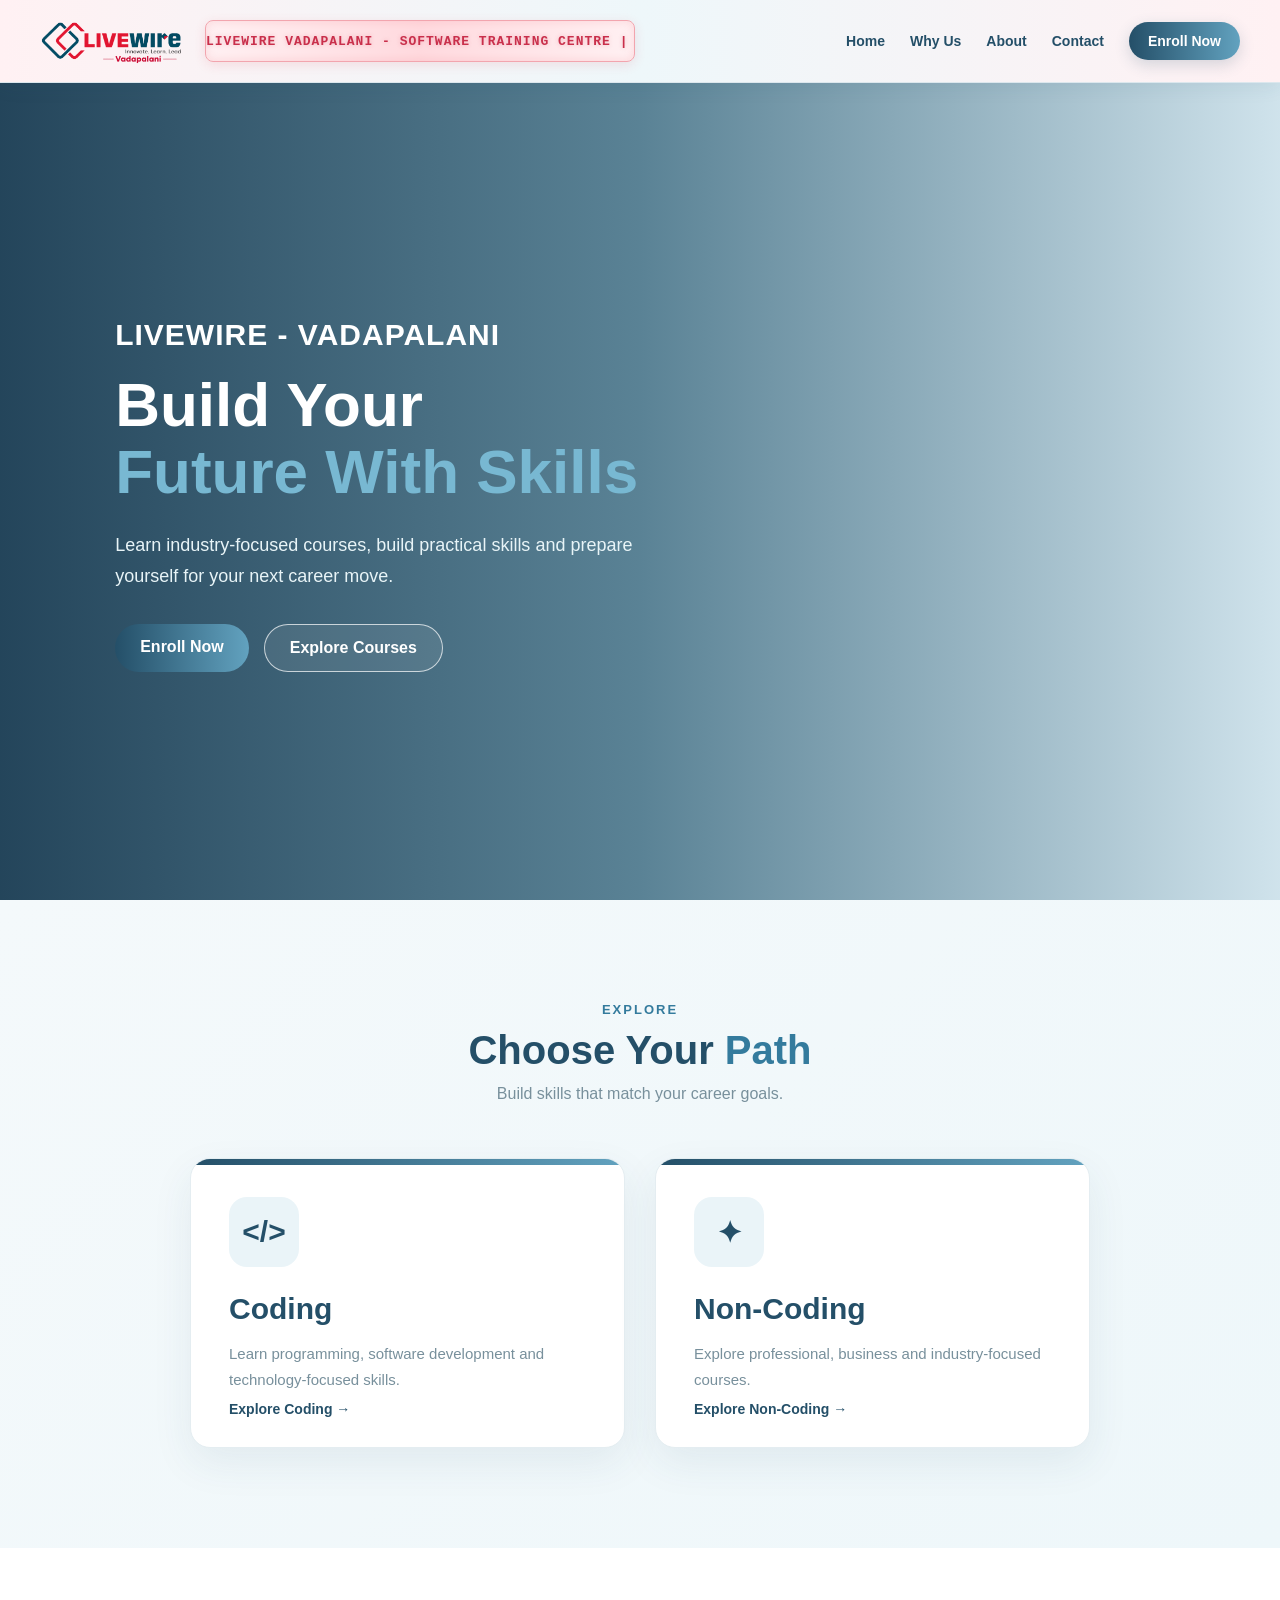
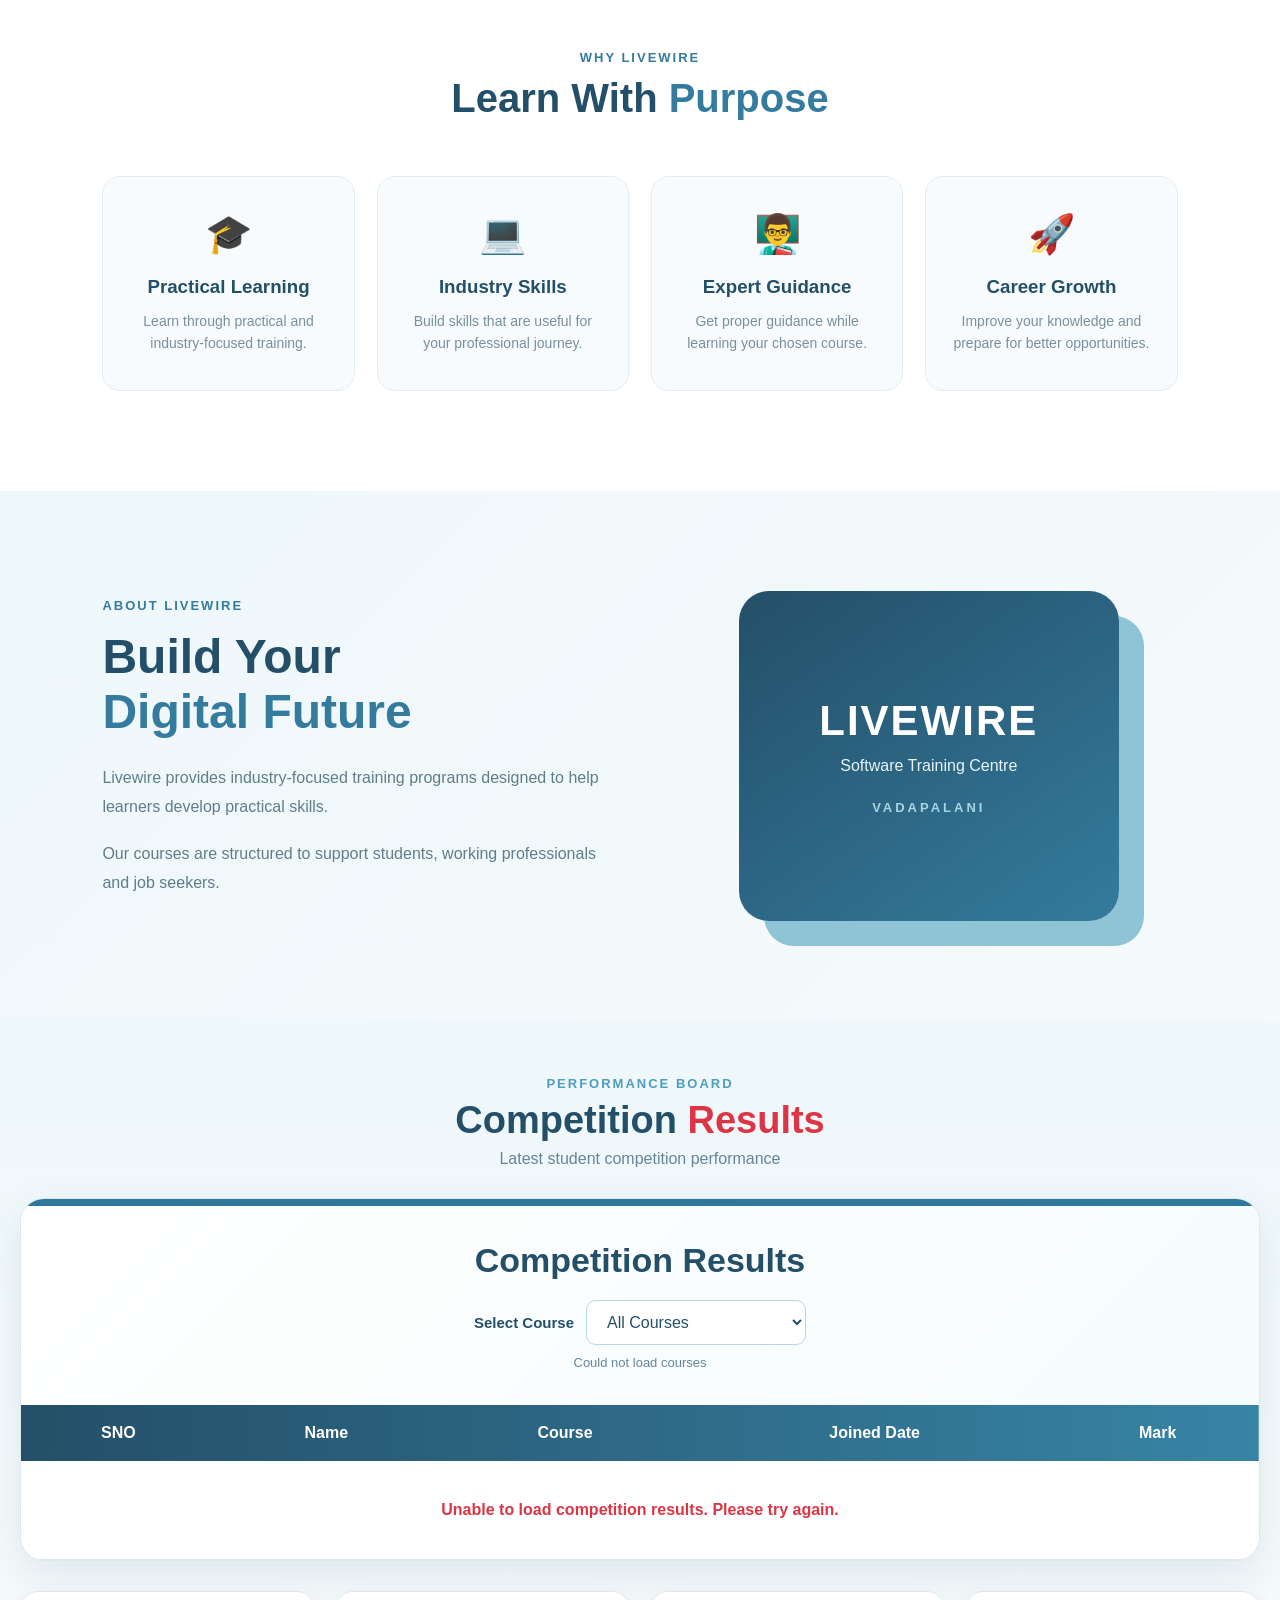
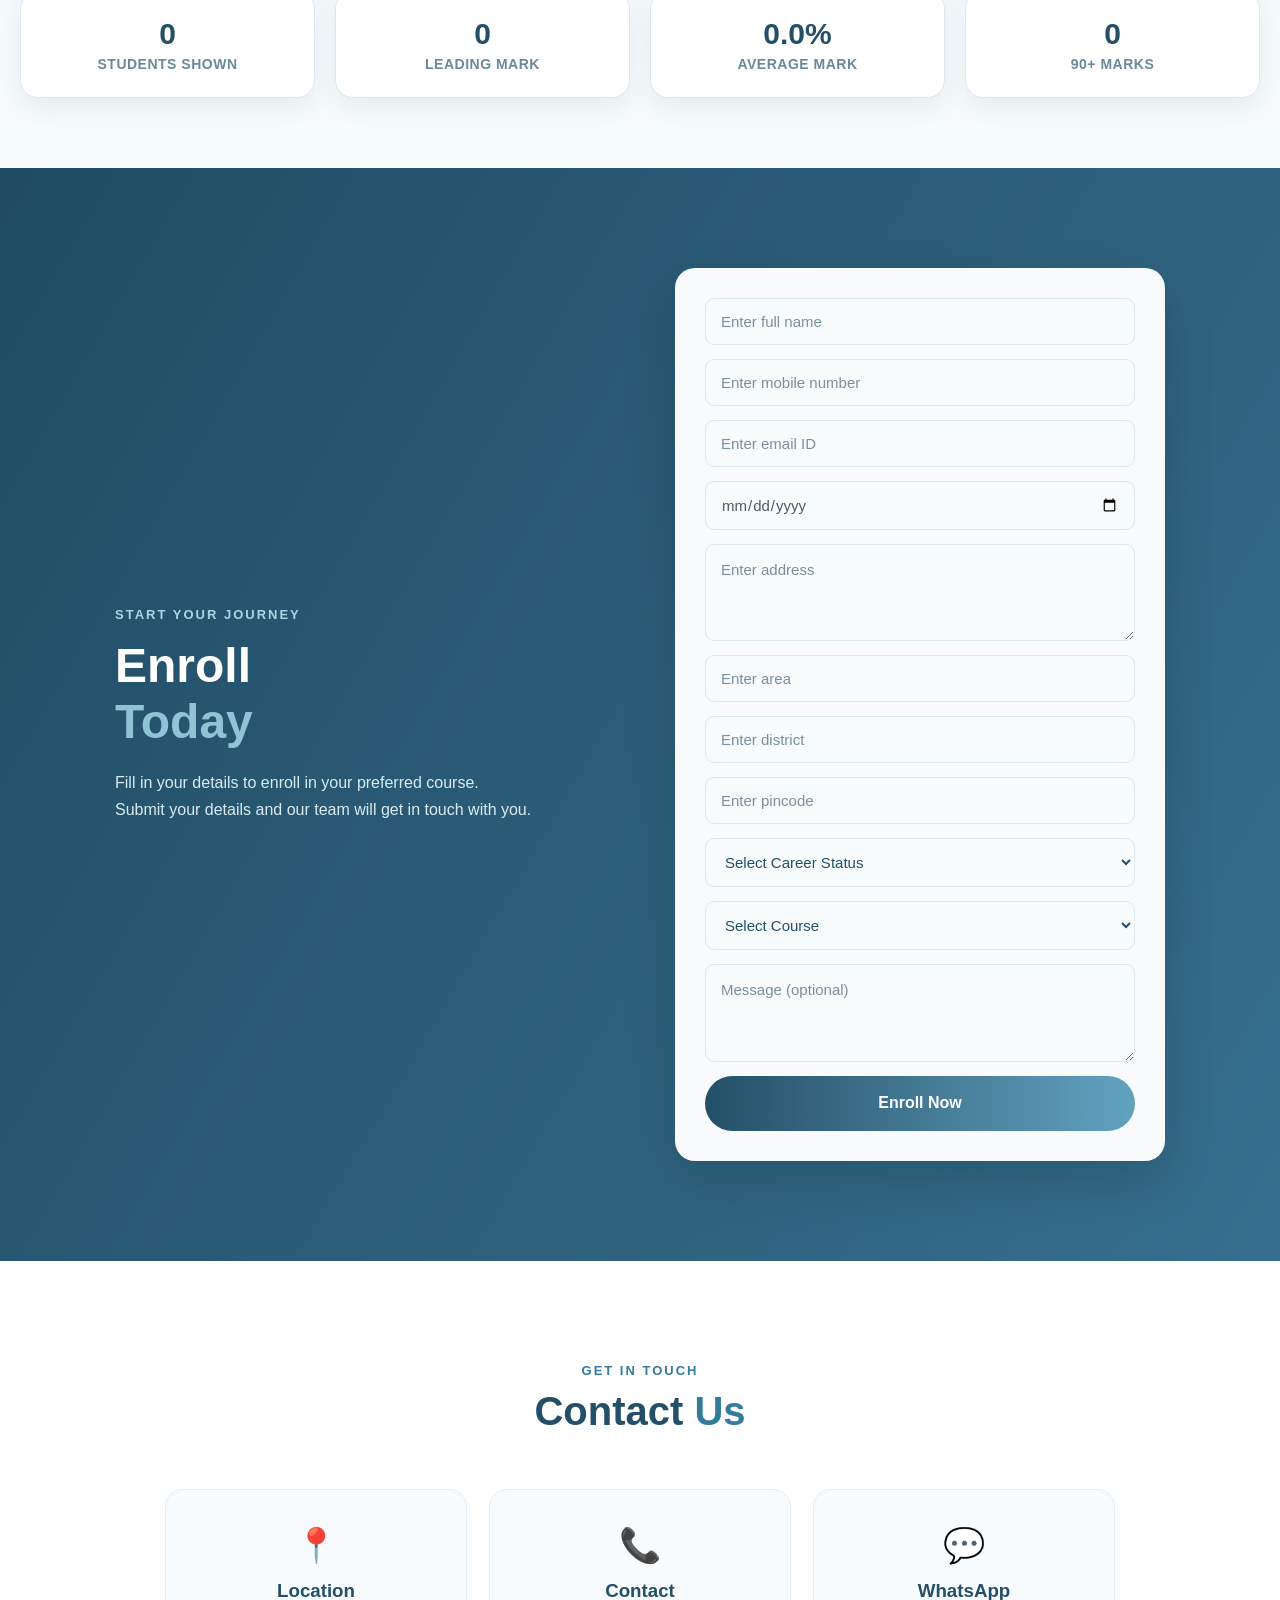
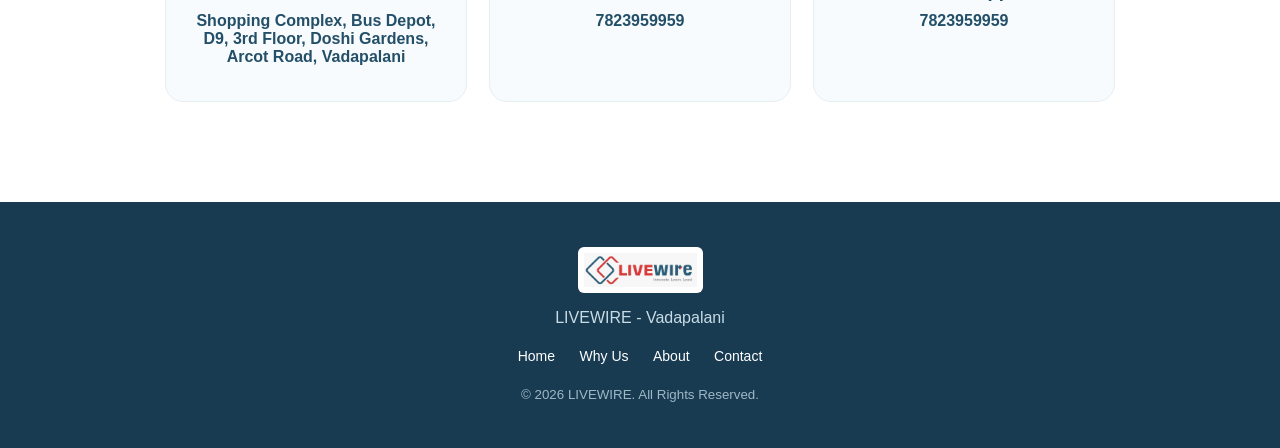
==== commit ef035c28: "Replace logo image with new logo file" ====
--- a/index.html
+++ b/index.html
@@ -297,7 +297,7 @@
     <div class="nav-container">
 
         <div class="logo">
-            <img src="livewirelogo.jfif" alt="LIVEWIRE">
+            <img src="livewirevadapalanilogo.png" alt="LIVEWIRE">
         </div>
 
         <div class="nav-digital-board">
